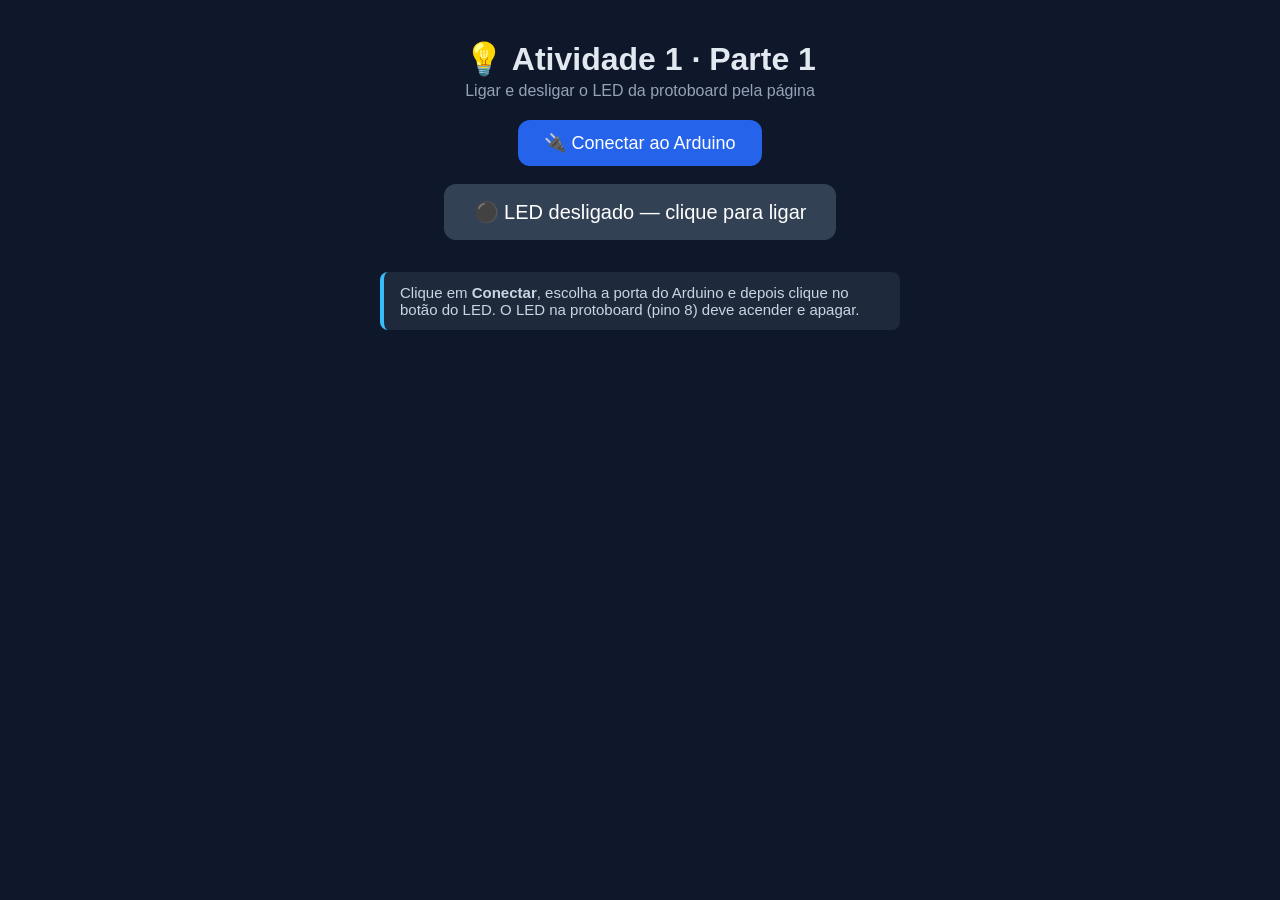
==== web/atividade1-parte1.html @ 7ac208fe "Aula de Robótica: Arduino + Web Serial (2 atividades) Atividade 1 (LED + LDR): botão liga/desliga, l" ====
<!DOCTYPE html>
<html lang="pt-br">
<head>
  <meta charset="UTF-8">
  <meta name="viewport" content="width=device-width, initial-scale=1.0">
  <title>Atividade 1 · Parte 1 — Botão do LED</title>
  <link rel="stylesheet" href="style.css">
</head>
<body>
  <h1>💡 Atividade 1 · Parte 1</h1>
  <div class="subtitulo">Ligar e desligar o LED da protoboard pela página</div>

  <div><button class="conectar" onclick="conectar()">🔌 Conectar ao Arduino</button></div>

  <!-- Um único botão que liga e desliga -->
  <button class="led" id="botaoLed" onclick="alternar()">⚫ LED desligado — clique para ligar</button>

  <div class="dica">
    Clique em <b>Conectar</b>, escolha a porta do Arduino e depois clique no botão do LED.
    O LED na protoboard (pino 8) deve acender e apagar.
  </div>

  <script src="serial.js"></script>
  <script>
    // Conecta ao Arduino. Nesta parte ignoramos os dados que chegam (só controlamos o LED).
    async function conectar() {
      await conectarArduino(function (linha) { /* nada nesta parte */ });
    }

    // Guarda se o LED está aceso e alterna a cada clique
    let aceso = false;
    function alternar() {
      aceso = !aceso;                       // inverte: ligado <-> desligado
      enviarComando(aceso ? "1" : "0");     // envia '1' (acende) ou '0' (apaga)

      const botao = document.getElementById("botaoLed");
      botao.classList.toggle("on", aceso);
      botao.innerText = aceso
        ? "💡 LED ligado — clique para desligar"
        : "⚫ LED desligado — clique para ligar";
    }
  </script>
</body>
</html>
---- web/style.css ----
/* Estilo compartilhado por todas as páginas da aula de Robótica. */

* { box-sizing: border-box; }

body {
  font-family: Arial, Helvetica, sans-serif;
  text-align: center;
  background: #0f172a;
  color: #e2e8f0;
  margin: 0;
  padding: 24px 16px 60px;
}

h1 { margin: 16px 0 4px; }
.subtitulo { color: #94a3b8; margin-bottom: 20px; }

/* Botão de conectar ao Arduino */
.conectar {
  font-size: 18px; padding: 12px 26px; border: none; border-radius: 12px;
  background: #2563eb; color: #fff; cursor: pointer; margin-bottom: 8px;
}
.conectar:hover { background: #1d4ed8; }

/* Cartão que mostra um valor */
.cartao {
  background: #1e293b; border-radius: 16px; padding: 24px 36px;
  display: inline-block; margin: 14px; min-width: 220px;
}
.rotulo { color: #94a3b8; font-size: 17px; }
.valor  { font-size: 56px; font-weight: bold; margin-top: 6px; }
.azul { color: #38bdf8; } .amarelo { color: #facc15; } .verde { color: #4ade80; }
.unidade { font-size: 24px; color: #94a3b8; }

/* Barra que enche conforme o valor */
.barra-fundo {
  background: #334155; border-radius: 999px; height: 22px;
  width: 320px; max-width: 90%; margin: 14px auto; overflow: hidden;
}
.barra { background: #facc15; height: 100%; width: 0%; transition: width .1s; }

/* Botão do LED */
button.led {
  font-size: 20px; padding: 16px 30px; margin: 10px; border: none;
  border-radius: 12px; cursor: pointer; color: #fff; background: #334155;
}
button.led.on { background: #16a34a; }

/* Controle deslizante (slider) de calibração */
.calibragem { margin: 22px auto; max-width: 420px; }
.calibragem input[type=range] { width: 100%; }
.destaque { color: #facc15; font-weight: bold; }

/* Indicador de status (ex: piscando) */
.status { font-size: 22px; font-weight: bold; margin-top: 14px; min-height: 28px; }
.piscando { color: #f87171; }

/* Caixa de dica/observação */
.dica {
  background: #1e293b; border-left: 4px solid #38bdf8; color: #cbd5e1;
  text-align: left; max-width: 520px; margin: 22px auto; padding: 12px 16px;
  border-radius: 8px; font-size: 15px;
}
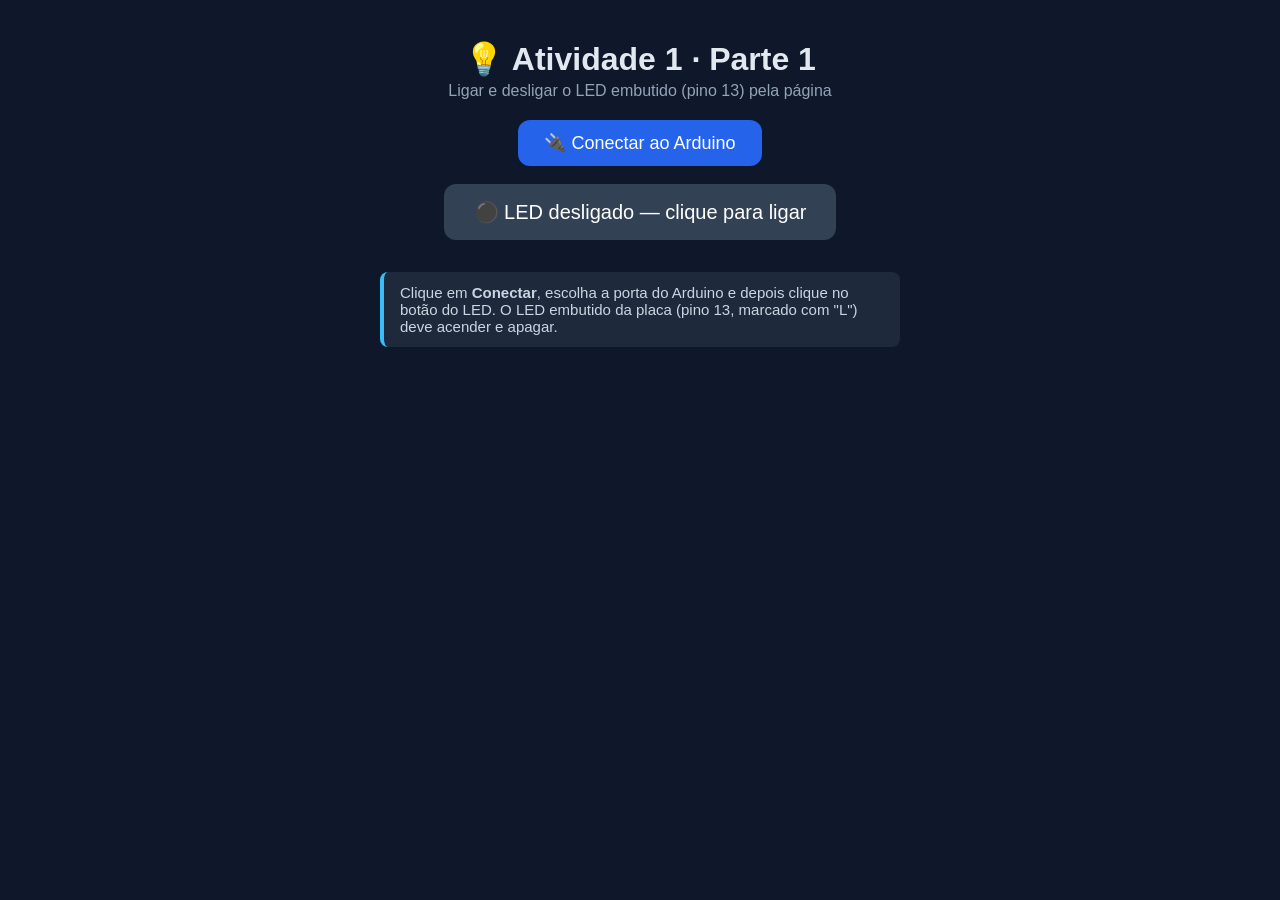
==== commit 647a9c2f: "Atividade 1: usar o LED embutido (pino 13) em vez do pino 8 O primeiro exercício passa a usar o LED " ====
--- a/web/atividade1-parte1.html
+++ b/web/atividade1-parte1.html
@@ -8,7 +8,7 @@
 </head>
 <body>
   <h1>💡 Atividade 1 · Parte 1</h1>
-  <div class="subtitulo">Ligar e desligar o LED da protoboard pela página</div>
+  <div class="subtitulo">Ligar e desligar o LED embutido (pino 13) pela página</div>
 
   <div><button class="conectar" onclick="conectar()">🔌 Conectar ao Arduino</button></div>
 
@@ -17,7 +17,7 @@
 
   <div class="dica">
     Clique em <b>Conectar</b>, escolha a porta do Arduino e depois clique no botão do LED.
-    O LED na protoboard (pino 8) deve acender e apagar.
+    O LED embutido da placa (pino 13, marcado com "L") deve acender e apagar.
   </div>
 
   <script src="serial.js"></script>
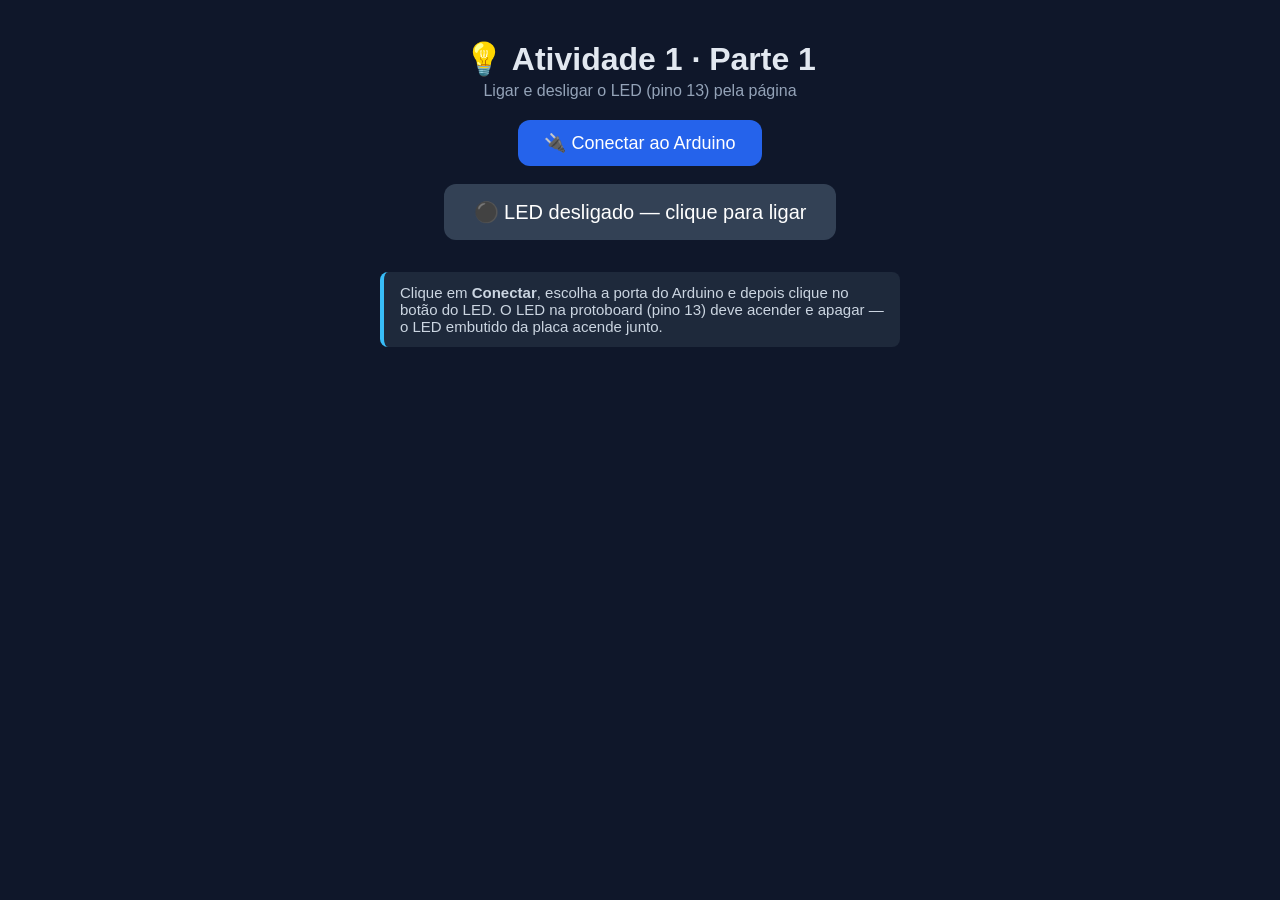
==== commit 3c7a6ee6: "Atividade 1: montar LED+resistor na protoboard no pino 13 O aluno monta o LED com resistor ligado ao" ====
--- a/web/atividade1-parte1.html
+++ b/web/atividade1-parte1.html
@@ -8,7 +8,7 @@
 </head>
 <body>
   <h1>💡 Atividade 1 · Parte 1</h1>
-  <div class="subtitulo">Ligar e desligar o LED embutido (pino 13) pela página</div>
+  <div class="subtitulo">Ligar e desligar o LED (pino 13) pela página</div>
 
   <div><button class="conectar" onclick="conectar()">🔌 Conectar ao Arduino</button></div>
 
@@ -17,7 +17,7 @@
 
   <div class="dica">
     Clique em <b>Conectar</b>, escolha a porta do Arduino e depois clique no botão do LED.
-    O LED embutido da placa (pino 13, marcado com "L") deve acender e apagar.
+    O LED na protoboard (pino 13) deve acender e apagar — o LED embutido da placa acende junto.
   </div>
 
   <script src="serial.js"></script>
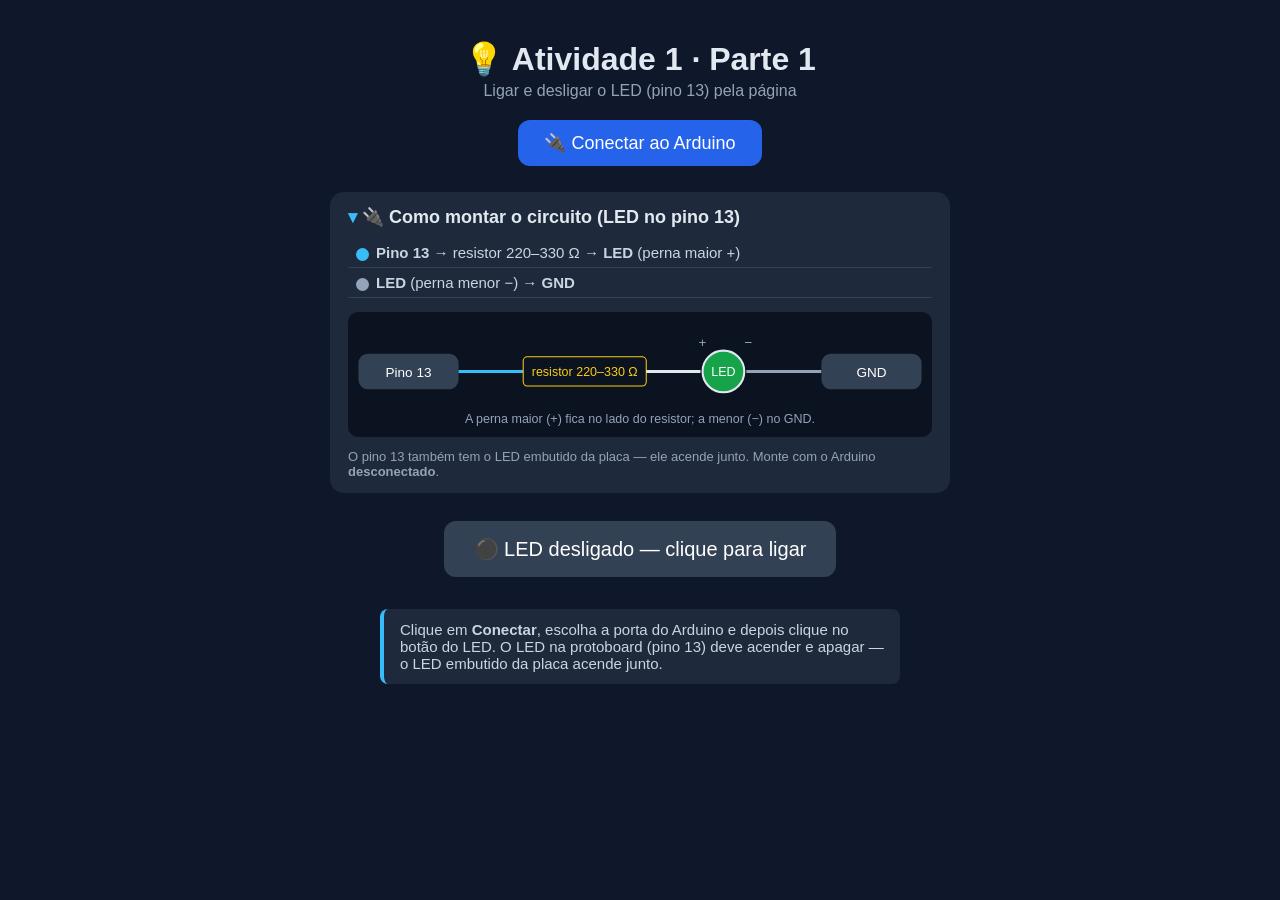
==== commit 4ce7b2e9: "Esquema de ligação embutido em cada página (tabela + desenho SVG) Cada página ganha um bloco 'Como m" ====
--- a/web/atividade1-parte1.html
+++ b/web/atividade1-parte1.html
@@ -11,6 +11,31 @@
   <div class="subtitulo">Ligar e desligar o LED (pino 13) pela página</div>
 
   <div><button class="conectar" onclick="conectar()">🔌 Conectar ao Arduino</button></div>
+
+  <details class="esquema" open>
+    <summary>🔌 Como montar o circuito (LED no pino 13)</summary>
+    <table>
+      <tr><td><span class="fio" style="background:#38bdf8"></span><b>Pino 13</b> → resistor 220–330 Ω → <b>LED</b> (perna maior +)</td></tr>
+      <tr><td><span class="fio" style="background:#94a3b8"></span><b>LED</b> (perna menor −) → <b>GND</b></td></tr>
+    </table>
+    <svg viewBox="0 0 560 120" role="img" aria-label="LED ligado ao pino 13">
+      <rect x="10" y="40" width="96" height="34" rx="9" fill="#334155"/>
+      <text x="58" y="62" fill="#fff" font-size="13" text-anchor="middle" font-family="Arial">Pino 13</text>
+      <line x1="106" y1="57" x2="168" y2="57" stroke="#38bdf8" stroke-width="3"/>
+      <rect x="168" y="43" width="118" height="28" rx="4" fill="#0b1220" stroke="#facc15"/>
+      <text x="227" y="61" fill="#facc15" font-size="12" text-anchor="middle" font-family="Arial">resistor 220–330 Ω</text>
+      <line x1="286" y1="57" x2="338" y2="57" stroke="#e2e8f0" stroke-width="3"/>
+      <circle cx="360" cy="57" r="20" fill="#16a34a" stroke="#e2e8f0" stroke-width="2"/>
+      <text x="360" y="61" fill="#fff" font-size="12" text-anchor="middle" font-family="Arial">LED</text>
+      <text x="340" y="34" fill="#94a3b8" font-size="13" text-anchor="middle" font-family="Arial">+</text>
+      <text x="384" y="34" fill="#94a3b8" font-size="13" text-anchor="middle" font-family="Arial">−</text>
+      <line x1="382" y1="57" x2="454" y2="57" stroke="#94a3b8" stroke-width="3"/>
+      <rect x="454" y="40" width="96" height="34" rx="9" fill="#334155"/>
+      <text x="502" y="62" fill="#fff" font-size="13" text-anchor="middle" font-family="Arial">GND</text>
+      <text x="280" y="106" fill="#94a3b8" font-size="12" text-anchor="middle" font-family="Arial">A perna maior (+) fica no lado do resistor; a menor (−) no GND.</text>
+    </svg>
+    <div class="nota-circuito">O pino 13 também tem o LED embutido da placa — ele acende junto. Monte com o Arduino <b>desconectado</b>.</div>
+  </details>
 
   <!-- Um único botão que liga e desliga -->
   <button class="led" id="botaoLed" onclick="alternar()">⚫ LED desligado — clique para ligar</button>
--- a/web/style.css
+++ b/web/style.css
@@ -60,3 +60,20 @@
   text-align: left; max-width: 520px; margin: 22px auto; padding: 12px 16px;
   border-radius: 8px; font-size: 15px;
 }
+
+/* Esquema de ligação (como montar o circuito) */
+.esquema {
+  background: #1e293b; border-radius: 14px; padding: 14px 18px;
+  max-width: 620px; margin: 18px auto; text-align: left;
+}
+.esquema > summary {
+  cursor: pointer; font-size: 18px; font-weight: bold; color: #e2e8f0; list-style: none;
+}
+.esquema > summary::before { content: "▸ "; color: #38bdf8; }
+.esquema[open] > summary::before { content: "▾ "; }
+.esquema table { width: 100%; border-collapse: collapse; margin-top: 10px; font-size: 15px; }
+.esquema td { padding: 6px 8px; border-bottom: 1px solid #334155; color: #cbd5e1; }
+.esquema td:first-child { white-space: nowrap; }
+.esquema svg { width: 100%; height: auto; margin-top: 14px; background: #0b1220; border-radius: 10px; }
+.fio { display: inline-block; width: 13px; height: 13px; border-radius: 50%; vertical-align: middle; margin-right: 7px; }
+.nota-circuito { color: #94a3b8; font-size: 13px; margin-top: 8px; }
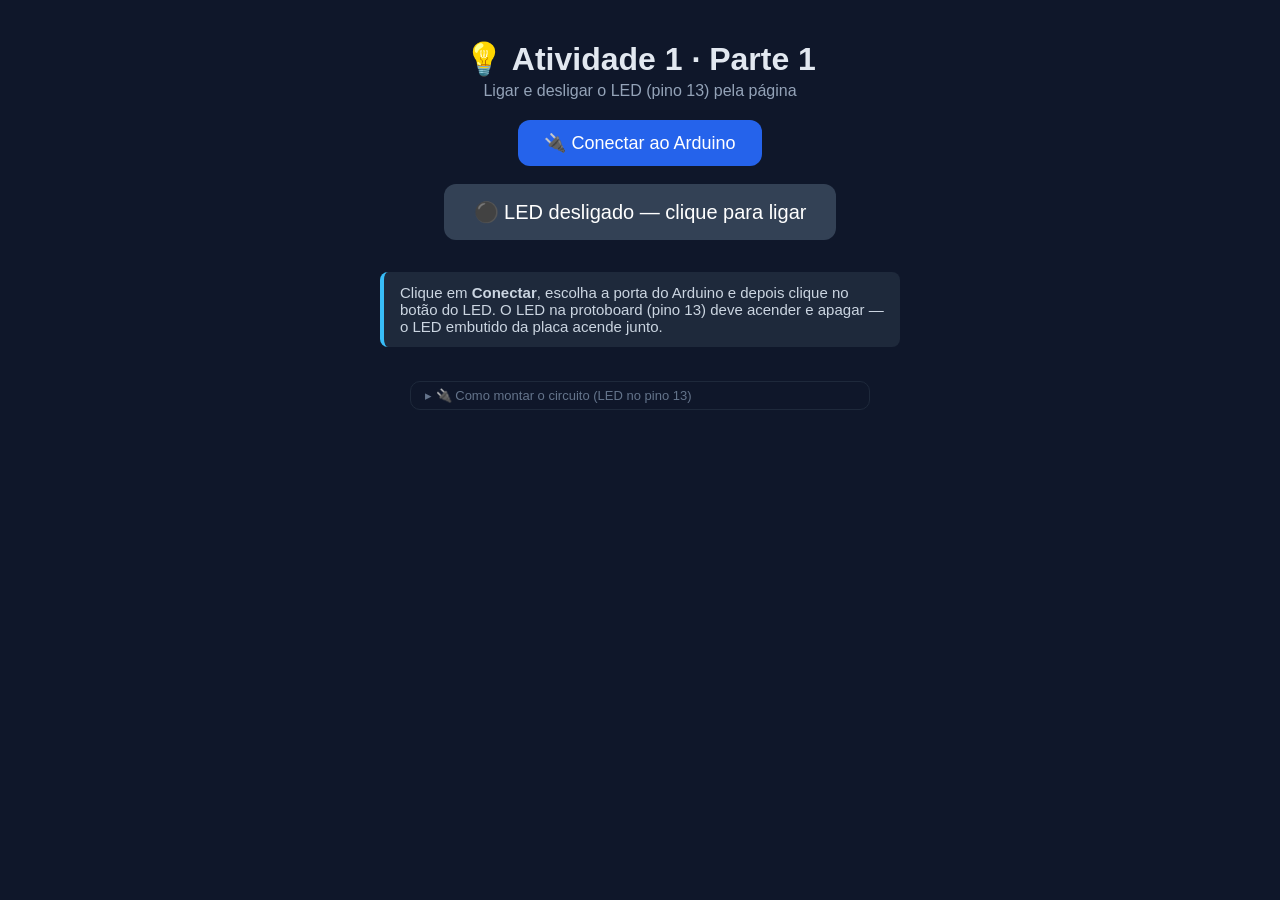
==== commit 75e6a673: "Atividade 2: gráfico ao vivo + esquema de ligação discreto no rodapé - Gráfico (Chart.js, offline) n" ====
--- a/web/atividade1-parte1.html
+++ b/web/atividade1-parte1.html
@@ -12,7 +12,15 @@
 
   <div><button class="conectar" onclick="conectar()">🔌 Conectar ao Arduino</button></div>
 
-  <details class="esquema" open>
+  <!-- Um único botão que liga e desliga -->
+  <button class="led" id="botaoLed" onclick="alternar()">⚫ LED desligado — clique para ligar</button>
+
+  <div class="dica">
+    Clique em <b>Conectar</b>, escolha a porta do Arduino e depois clique no botão do LED.
+    O LED na protoboard (pino 13) deve acender e apagar — o LED embutido da placa acende junto.
+  </div>
+
+  <details class="esquema">
     <summary>🔌 Como montar o circuito (LED no pino 13)</summary>
     <table>
       <tr><td><span class="fio" style="background:#38bdf8"></span><b>Pino 13</b> → resistor 220–330 Ω → <b>LED</b> (perna maior +)</td></tr>
@@ -37,14 +45,6 @@
     <div class="nota-circuito">O pino 13 também tem o LED embutido da placa — ele acende junto. Monte com o Arduino <b>desconectado</b>.</div>
   </details>
 
-  <!-- Um único botão que liga e desliga -->
-  <button class="led" id="botaoLed" onclick="alternar()">⚫ LED desligado — clique para ligar</button>
-
-  <div class="dica">
-    Clique em <b>Conectar</b>, escolha a porta do Arduino e depois clique no botão do LED.
-    O LED na protoboard (pino 13) deve acender e apagar — o LED embutido da placa acende junto.
-  </div>
-
   <script src="serial.js"></script>
   <script>
     // Conecta ao Arduino. Nesta parte ignoramos os dados que chegam (só controlamos o LED).
--- a/web/style.css
+++ b/web/style.css
@@ -61,19 +61,23 @@
   border-radius: 8px; font-size: 15px;
 }
 
-/* Esquema de ligação (como montar o circuito) */
+/* Esquema de ligação — discreto, recolhido, no fim da página */
 .esquema {
-  background: #1e293b; border-radius: 14px; padding: 14px 18px;
-  max-width: 620px; margin: 18px auto; text-align: left;
+  background: transparent; border: 1px solid #1e293b; border-radius: 10px;
+  max-width: 460px; margin: 34px auto 0; padding: 6px 14px; text-align: left;
 }
+.esquema[open] { background: #131c2e; border-color: #334155; padding-bottom: 12px; }
 .esquema > summary {
-  cursor: pointer; font-size: 18px; font-weight: bold; color: #e2e8f0; list-style: none;
+  cursor: pointer; font-size: 13px; font-weight: normal; color: #64748b; list-style: none;
 }
-.esquema > summary::before { content: "▸ "; color: #38bdf8; }
+.esquema > summary:hover { color: #94a3b8; }
+.esquema > summary::before { content: "▸ "; }
 .esquema[open] > summary::before { content: "▾ "; }
-.esquema table { width: 100%; border-collapse: collapse; margin-top: 10px; font-size: 15px; }
-.esquema td { padding: 6px 8px; border-bottom: 1px solid #334155; color: #cbd5e1; }
-.esquema td:first-child { white-space: nowrap; }
-.esquema svg { width: 100%; height: auto; margin-top: 14px; background: #0b1220; border-radius: 10px; }
-.fio { display: inline-block; width: 13px; height: 13px; border-radius: 50%; vertical-align: middle; margin-right: 7px; }
-.nota-circuito { color: #94a3b8; font-size: 13px; margin-top: 8px; }
+.esquema table { width: 100%; border-collapse: collapse; margin-top: 8px; font-size: 13px; }
+.esquema td { padding: 5px 6px; border-bottom: 1px solid #243044; color: #94a3b8; }
+.esquema svg { width: 100%; max-width: 420px; height: auto; margin: 10px auto 0; display: block; background: #0b1220; border-radius: 8px; }
+.fio { display: inline-block; width: 11px; height: 11px; border-radius: 50%; vertical-align: middle; margin-right: 6px; }
+.nota-circuito { color: #64748b; font-size: 12px; margin-top: 6px; }
+
+/* Caixa do gráfico ao vivo */
+.grafico { max-width: 620px; margin: 18px auto; background: #1e293b; border-radius: 14px; padding: 14px; }
